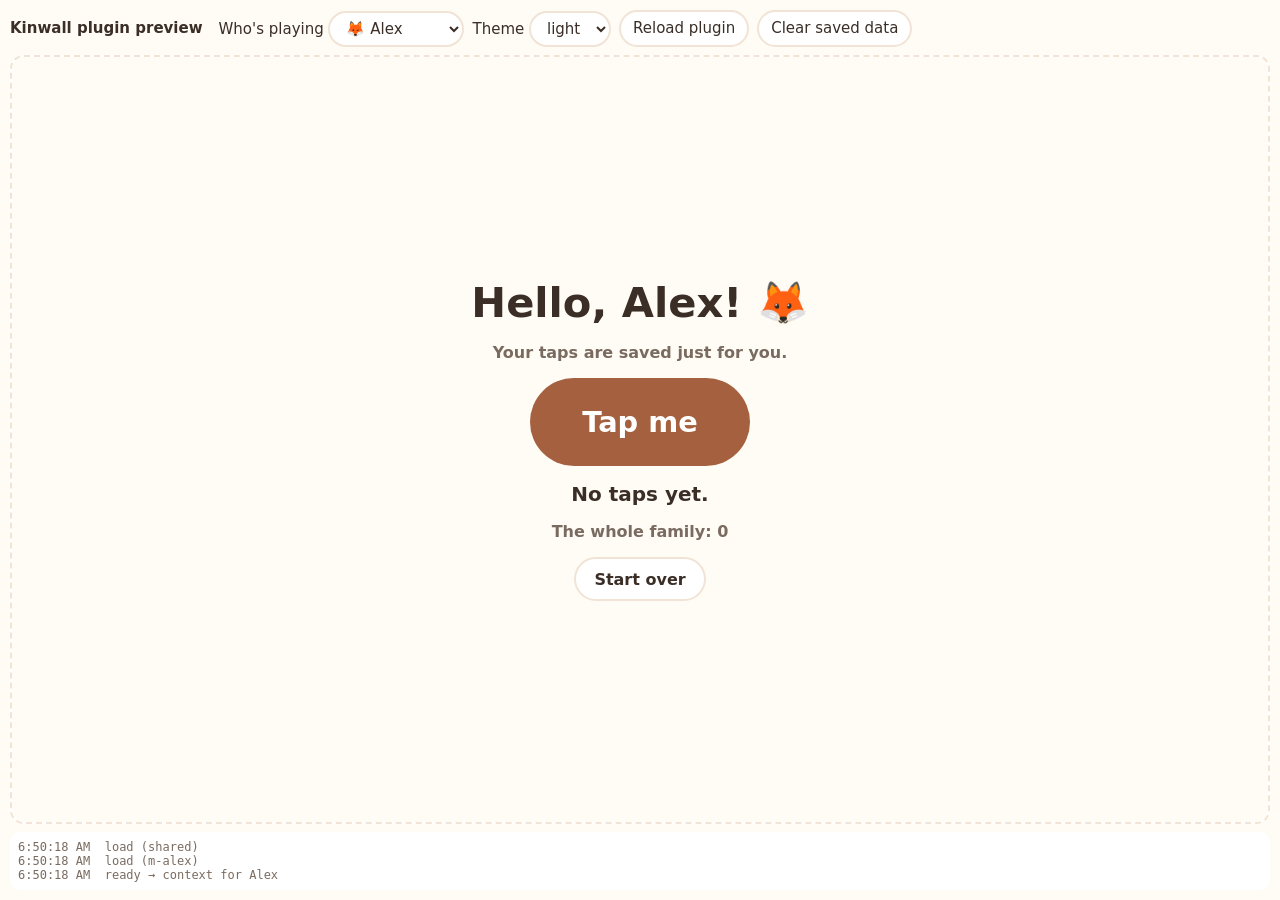
==== dev/index.html @ 65415c63 "Initial commit" ====
<!doctype html>
<html lang="en">
<head>
  <meta charset="utf-8">
  <meta name="viewport" content="width=device-width, initial-scale=1">
  <title>Kinwall plugin preview</title>
  <style>
    :root { --bg: #FFFBF5; --card: #FFFFFF; --text: #3A2E27; --dim: #7A6B60; --accent: #A5613F; --accent-ink: #FFFFFF; --border: #F1E4D6; }
    [data-theme="dark"] { --bg: #1C1712; --card: #2A221B; --text: #F3EAE0; --dim: #B3A395; --accent: #FF9E7A; --accent-ink: #2A1A12; --border: #3D3128; }
    * { box-sizing: border-box; }
    html, body { margin: 0; height: 100%; background: var(--bg); color: var(--text); font: 15px/1.4 system-ui, sans-serif; }
    body { display: grid; grid-template-rows: auto 1fr auto; gap: 8px; padding: 10px; }
    .bar { display: flex; flex-wrap: wrap; gap: 8px; align-items: center; }
    .bar strong { margin-right: 8px; }
    select, button { font: inherit; padding: 6px 12px; border-radius: 999px; border: 2px solid var(--border); background: var(--card); color: var(--text); }
    iframe { width: 100%; height: 100%; border: 2px dashed var(--border); border-radius: 14px; background: var(--card); }
    #log { max-height: 140px; overflow: auto; margin: 0; padding: 8px; border-radius: 10px; background: var(--card); color: var(--dim); font: 12px ui-monospace, monospace; }
  </style>
</head>
<body>
  <!-- A stand-in for Kinwall's side of kinwall.js, so you can build without running Kinwall.
       Serve the repo root (e.g. `python3 -m http.server 8000`) and open http://localhost:8000/dev/.
       Saved data lives in this page's localStorage. Kinwall itself also forbids network access;
       this preview doesn't, so check the Limits in README.md. -->
  <div class="bar">
    <strong>Kinwall plugin preview</strong>
    <label>Who's playing <select id="who"></select></label>
    <label>Theme <select id="theme"><option>light</option><option>dark</option></select></label>
    <button id="reload">Reload plugin</button>
    <button id="clear">Clear saved data</button>
  </div>
  <iframe id="plugin" title="Plugin" sandbox="allow-scripts"></iframe>
  <pre id="log"></pre>
  <script>
    // Example family; ids are what your plugin sees as ctx.member.id.
    const MEMBERS = [
      { id: 'm-alex', name: 'Alex', avatar: '🦊', color: '#FFB86B' },
      { id: 'm-sam', name: 'Sam', avatar: '🐢', color: '#7AB8FF' },
      { id: 'm-maya', name: 'Maya', avatar: '🦄', color: '#7ED9A6' },
      { id: 'm-leo', name: 'Leo', avatar: '🦖', color: '#FF8FA3' },
    ]
    const $ = id => document.getElementById(id)
    const frame = $('plugin')
    $('who').innerHTML = MEMBERS.map(m => `<option value="${m.id}">${m.avatar} ${m.name}</option>`).join('') + '<option value="">Just playing</option>'
    const log = line => { $('log').textContent = `${new Date().toLocaleTimeString()}  ${line}\n` + $('log').textContent }
    const storeKey = scope => `kinwall-dev:${scope}`
    const read = scope => JSON.parse(localStorage.getItem(storeKey(scope)) || '{}')
    const write = (scope, data) => localStorage.setItem(storeKey(scope), JSON.stringify(data))
    const theme = () => {
      const css = getComputedStyle(document.documentElement)
      const v = n => css.getPropertyValue(n).trim()
      return { bg: v('--bg'), card: v('--card'), text: v('--text'), dim: v('--dim'), accent: v('--accent'), accentInk: v('--accent-ink'), border: v('--border'), font: 'system-ui, sans-serif', dark: $('theme').value === 'dark' }
    }
    const load = () => { document.documentElement.dataset.theme = $('theme').value; frame.src = '../index.html?' + Date.now() }
    const reply = (msg, ok, value, error) => frame.contentWindow.postMessage({ kinwall: 1, re: msg.id, ok, value, error }, '*')

    window.addEventListener('message', e => {
      if (e.source !== frame.contentWindow) return // like Kinwall: only this frame
      const msg = e.data
      if (!msg || msg.kinwall !== 1) return
      const member = MEMBERS.find(m => m.id === $('who').value) || null
      const scope = msg.shared ? 'shared' : (member ? member.id : '')
      if (msg.type === 'ready') {
        frame.contentWindow.postMessage({ kinwall: 1, type: 'context', context: { member, theme: theme(), textScale: 'm', reducedMotion: matchMedia('(prefers-reduced-motion: reduce)').matches, locale: navigator.language } }, '*')
        log(`ready → context for ${member ? member.name : 'nobody'}`)
      } else if (msg.type === 'load') {
        reply(msg, true, read(scope)); log(`load (${scope || 'just playing'})`)
      } else if (msg.type === 'save') {
        // Same limits as Kinwall: 64-character keys, 16 KB per value, 100 keys per person.
        const text = JSON.stringify(msg.value ?? null)
        if (typeof msg.key !== 'string' || !msg.key || msg.key.length > 64) return reply(msg, false, undefined, 'key must be 1-64 characters')
        if (text.length > 16 * 1024) return reply(msg, false, undefined, 'A saved value can be at most 16 KB')
        const data = read(scope)
        if (msg.value === null || msg.value === undefined) delete data[msg.key]
        else if (!(msg.key in data) && Object.keys(data).length >= 100) return reply(msg, false, undefined, 'At most 100 values per person')
        else data[msg.key] = msg.value
        write(scope, data); reply(msg, true); log(`save ${msg.key} = ${text} (${scope || 'just playing'})`)
      } else if (msg.type === 'close') {
        log('close (Kinwall goes back to Activities)')
      }
    })
    $('who').onchange = load
    $('theme').onchange = load
    $('reload').onclick = load
    $('clear').onclick = () => { Object.keys(localStorage).filter(k => k.startsWith('kinwall-dev:')).forEach(k => localStorage.removeItem(k)); log('cleared saved data'); load() }
    load()
  </script>
</body>
</html>
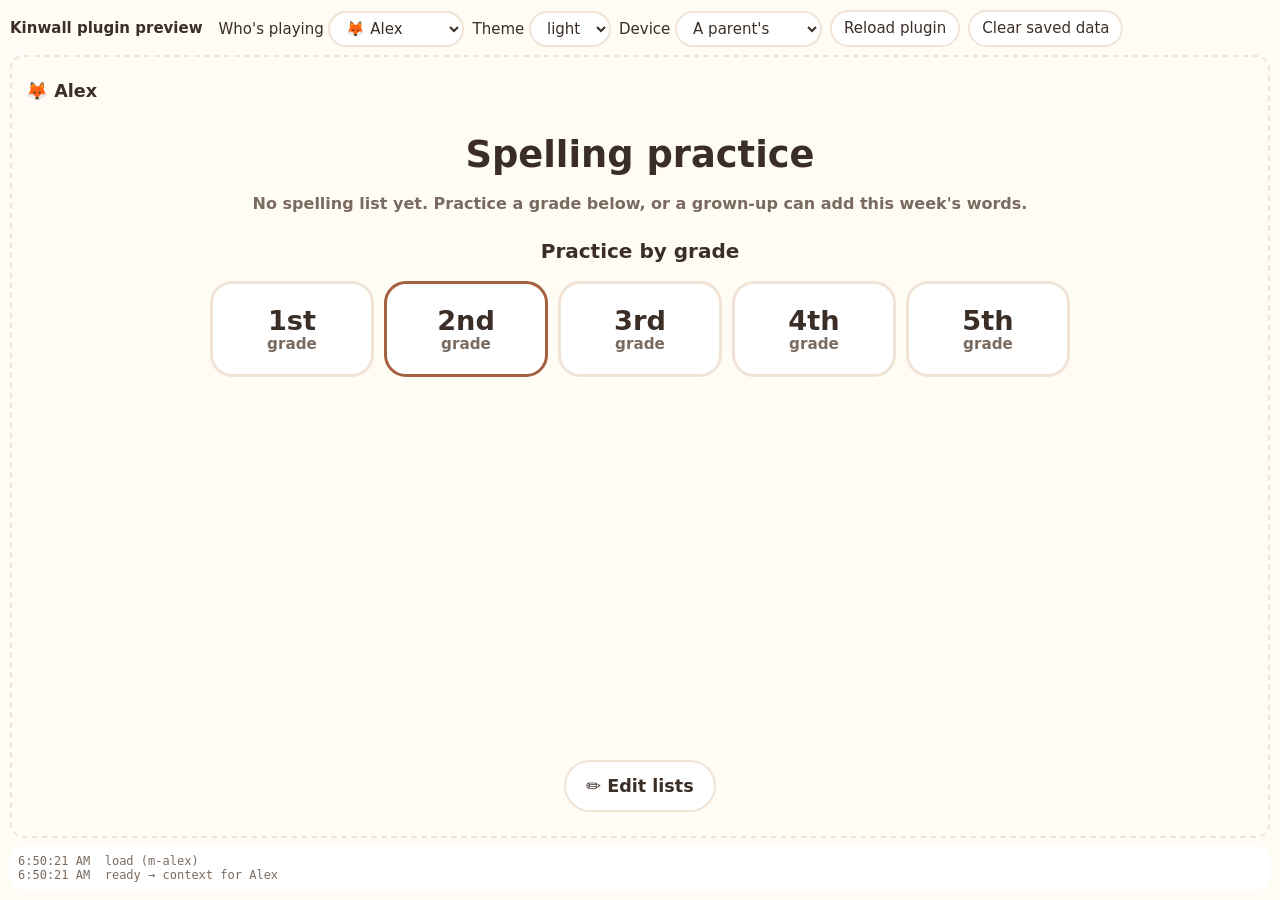
==== commit 1f179434: "Spelling practice: weekly lists and 1st to 5th grade word banks, v1.0.0 Kinwall says each word (neve" ====
--- a/dev/index.html
+++ b/dev/index.html
@@ -26,6 +26,7 @@
     <strong>Kinwall plugin preview</strong>
     <label>Who's playing <select id="who"></select></label>
     <label>Theme <select id="theme"><option>light</option><option>dark</option></select></label>
+    <label>Device <select id="device"><option value="parent">A parent's</option><option value="wall">Wall or kid's</option><option value="">Older Kinwall</option></select></label>
     <button id="reload">Reload plugin</button>
     <button id="clear">Clear saved data</button>
   </div>
@@ -51,6 +52,9 @@
       const v = n => css.getPropertyValue(n).trim()
       return { bg: v('--bg'), card: v('--card'), text: v('--text'), dim: v('--dim'), accent: v('--accent'), accentInk: v('--accent-ink'), border: v('--border'), font: 'system-ui, sans-serif', dark: $('theme').value === 'dark' }
     }
+    // ctx.parent: true on a parent's device, false on wall screens and kids' devices. ctx.canSpeak:
+    // Kinwall.speak works. Older Kinwall sends neither.
+    const newer = () => ($('device').value ? { parent: $('device').value === 'parent', canSpeak: 'speechSynthesis' in window } : {})
     const load = () => { document.documentElement.dataset.theme = $('theme').value; frame.src = '../index.html?' + Date.now() }
     const reply = (msg, ok, value, error) => frame.contentWindow.postMessage({ kinwall: 1, re: msg.id, ok, value, error }, '*')
 
@@ -61,7 +65,7 @@
       const member = MEMBERS.find(m => m.id === $('who').value) || null
       const scope = msg.shared ? 'shared' : (member ? member.id : '')
       if (msg.type === 'ready') {
-        frame.contentWindow.postMessage({ kinwall: 1, type: 'context', context: { member, theme: theme(), textScale: 'm', reducedMotion: matchMedia('(prefers-reduced-motion: reduce)').matches, locale: navigator.language } }, '*')
+        frame.contentWindow.postMessage({ kinwall: 1, type: 'context', context: { member, theme: theme(), textScale: 'm', reducedMotion: matchMedia('(prefers-reduced-motion: reduce)').matches, locale: navigator.language, ...newer() } }, '*')
         log(`ready → context for ${member ? member.name : 'nobody'}`)
       } else if (msg.type === 'load') {
         reply(msg, true, read(scope)); log(`load (${scope || 'just playing'})`)
@@ -75,12 +79,21 @@
         else if (!(msg.key in data) && Object.keys(data).length >= 100) return reply(msg, false, undefined, 'At most 100 values per person')
         else data[msg.key] = msg.value
         write(scope, data); reply(msg, true); log(`save ${msg.key} = ${text} (${scope || 'just playing'})`)
+      } else if (msg.type === 'speak') {
+        // Kinwall.speak: Kinwall says it (here, with this page's voice) and answers once it's done.
+        const u = new SpeechSynthesisUtterance(String(msg.text).slice(0, 500))
+        u.rate = msg.rate || 1; u.lang = msg.lang || 'en-US'
+        u.onend = u.onerror = () => reply(msg, true)
+        speechSynthesis.cancel(); speechSynthesis.speak(u); log(`speak "${u.text}"`)
+      } else if (msg.type === 'stopSpeaking') {
+        speechSynthesis.cancel(); log('stopSpeaking')
       } else if (msg.type === 'close') {
         log('close (Kinwall goes back to Activities)')
       }
     })
     $('who').onchange = load
     $('theme').onchange = load
+    $('device').onchange = load
     $('reload').onclick = load
     $('clear').onclick = () => { Object.keys(localStorage).filter(k => k.startsWith('kinwall-dev:')).forEach(k => localStorage.removeItem(k)); log('cleared saved data'); load() }
     load()
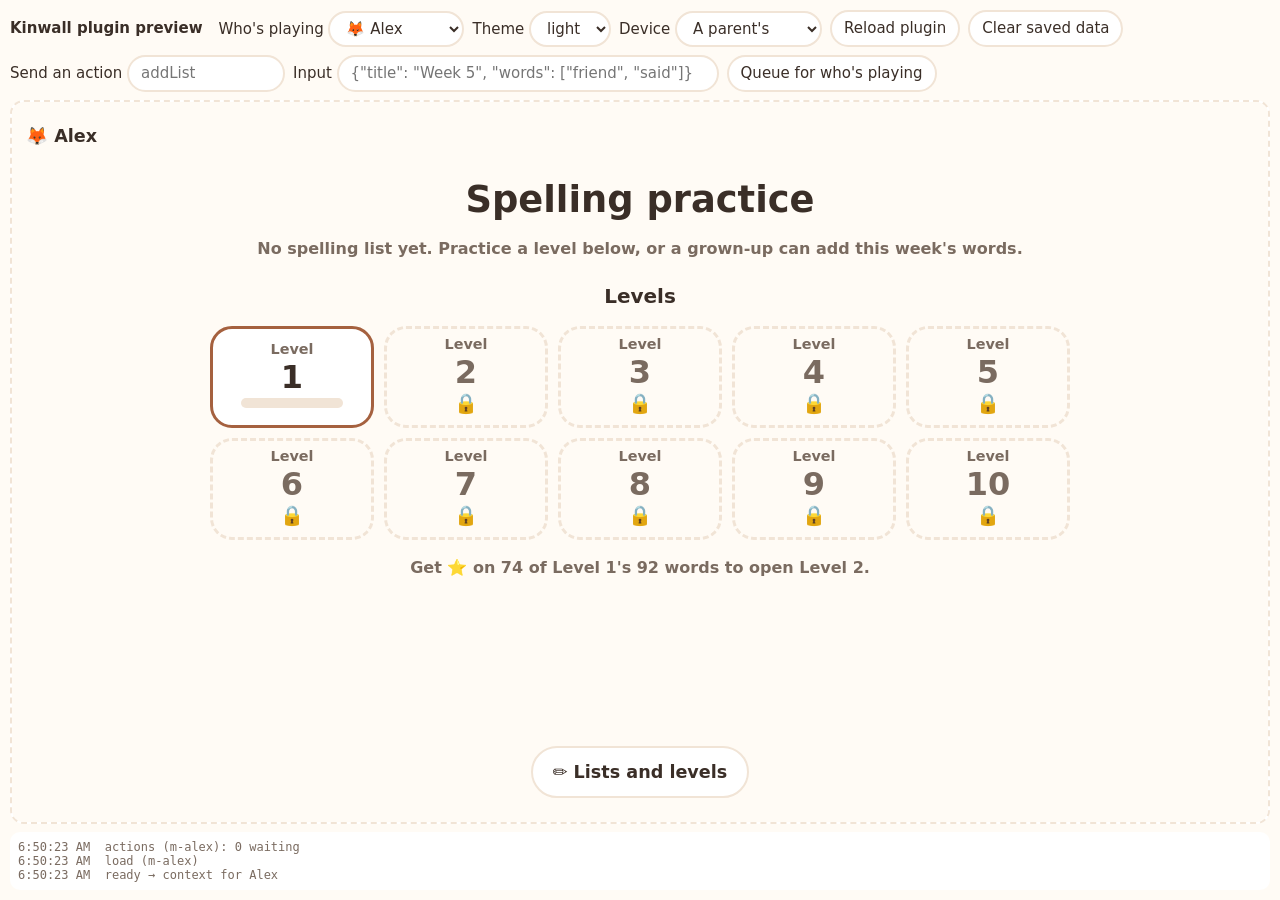
==== commit a7ebaa9d: "Categories and actions: addList and archiveList from other apps, v1.2.0 A school list's headings bec" ====
--- a/dev/index.html
+++ b/dev/index.html
@@ -9,10 +9,10 @@
     [data-theme="dark"] { --bg: #1C1712; --card: #2A221B; --text: #F3EAE0; --dim: #B3A395; --accent: #FF9E7A; --accent-ink: #2A1A12; --border: #3D3128; }
     * { box-sizing: border-box; }
     html, body { margin: 0; height: 100%; background: var(--bg); color: var(--text); font: 15px/1.4 system-ui, sans-serif; }
-    body { display: grid; grid-template-rows: auto 1fr auto; gap: 8px; padding: 10px; }
+    body { display: grid; grid-template-rows: auto auto 1fr auto; gap: 8px; padding: 10px; }
     .bar { display: flex; flex-wrap: wrap; gap: 8px; align-items: center; }
     .bar strong { margin-right: 8px; }
-    select, button { font: inherit; padding: 6px 12px; border-radius: 999px; border: 2px solid var(--border); background: var(--card); color: var(--text); }
+    select, button, input { font: inherit; padding: 6px 12px; border-radius: 999px; border: 2px solid var(--border); background: var(--card); color: var(--text); }
     iframe { width: 100%; height: 100%; border: 2px dashed var(--border); border-radius: 14px; background: var(--card); }
     #log { max-height: 140px; overflow: auto; margin: 0; padding: 8px; border-radius: 10px; background: var(--card); color: var(--dim); font: 12px ui-monospace, monospace; }
   </style>
@@ -29,6 +29,11 @@
     <label>Device <select id="device"><option value="parent">A parent's</option><option value="wall">Wall or kid's</option><option value="">Older Kinwall</option></select></label>
     <button id="reload">Reload plugin</button>
     <button id="clear">Clear saved data</button>
+  </div>
+  <div class="bar">
+    <label>Send an action <input id="action-name" placeholder="addList" size="12"></label>
+    <label>Input <input id="action-input" placeholder='{"title": "Week 5", "words": ["friend", "said"]}' size="40"></label>
+    <button id="action-send">Queue for who's playing</button>
   </div>
   <iframe id="plugin" title="Plugin" sandbox="allow-scripts"></iframe>
   <pre id="log"></pre>
@@ -87,15 +92,40 @@
         speechSynthesis.cancel(); speechSynthesis.speak(u); log(`speak "${u.text}"`)
       } else if (msg.type === 'stopSpeaking') {
         speechSynthesis.cancel(); log('stopSpeaking')
+      } else if (msg.type === 'actions') {
+        // Kinwall.actions(): what's waiting for this person (Kinwall queues these from the REST API or MCP).
+        const list = readQueue(scope)
+        list.forEach(a => given.add(a.id))
+        reply(msg, true, list); log(`actions (${scope || 'just playing'}): ${list.length} waiting`)
+      } else if (msg.type === 'done') {
+        // Kinwall.done(id): only an action this frame was given.
+        if (!given.has(msg.item)) return reply(msg, false, undefined, 'Not an action this activity was given')
+        writeQueue(scope, readQueue(scope).filter(a => a.id !== msg.item)); given.delete(msg.item)
+        reply(msg, true); log(`done ${msg.item}`)
       } else if (msg.type === 'close') {
         log('close (Kinwall goes back to Activities)')
       }
     })
+    // Queued actions, like Kinwall's POST /api/plugins/{id}/actions/{name}. Kinwall also checks the
+    // input against the manifest's shape; this preview doesn't.
+    const given = new Set()
+    const readQueue = scope => JSON.parse(localStorage.getItem(`kinwall-dev-actions:${scope}`) || '[]')
+    const writeQueue = (scope, list) => localStorage.setItem(`kinwall-dev-actions:${scope}`, JSON.stringify(list))
+    $('action-send').onclick = () => {
+      let input
+      try { input = JSON.parse($('action-input').value || '{}') } catch { return log('action input must be JSON') }
+      const name = $('action-name').value.trim()
+      if (!/^[a-z][a-zA-Z0-9]{0,31}$/.test(name)) return log('action names start with a lowercase letter, like addList')
+      const scope = $('who').value
+      writeQueue(scope, [...readQueue(scope), { id: String(Date.now()), action: name, input, createdAt: new Date().toISOString() }])
+      log(`queued ${name} ${JSON.stringify(input)}`)
+      frame.contentWindow.postMessage({ kinwall: 1, type: 'actions' }, '*') // Kinwall nudges an open plugin too
+    }
     $('who').onchange = load
     $('theme').onchange = load
     $('device').onchange = load
     $('reload').onclick = load
-    $('clear').onclick = () => { Object.keys(localStorage).filter(k => k.startsWith('kinwall-dev:')).forEach(k => localStorage.removeItem(k)); log('cleared saved data'); load() }
+    $('clear').onclick = () => { Object.keys(localStorage).filter(k => k.startsWith('kinwall-dev')).forEach(k => localStorage.removeItem(k)); log('cleared saved data'); load() }
     load()
   </script>
 </body>
